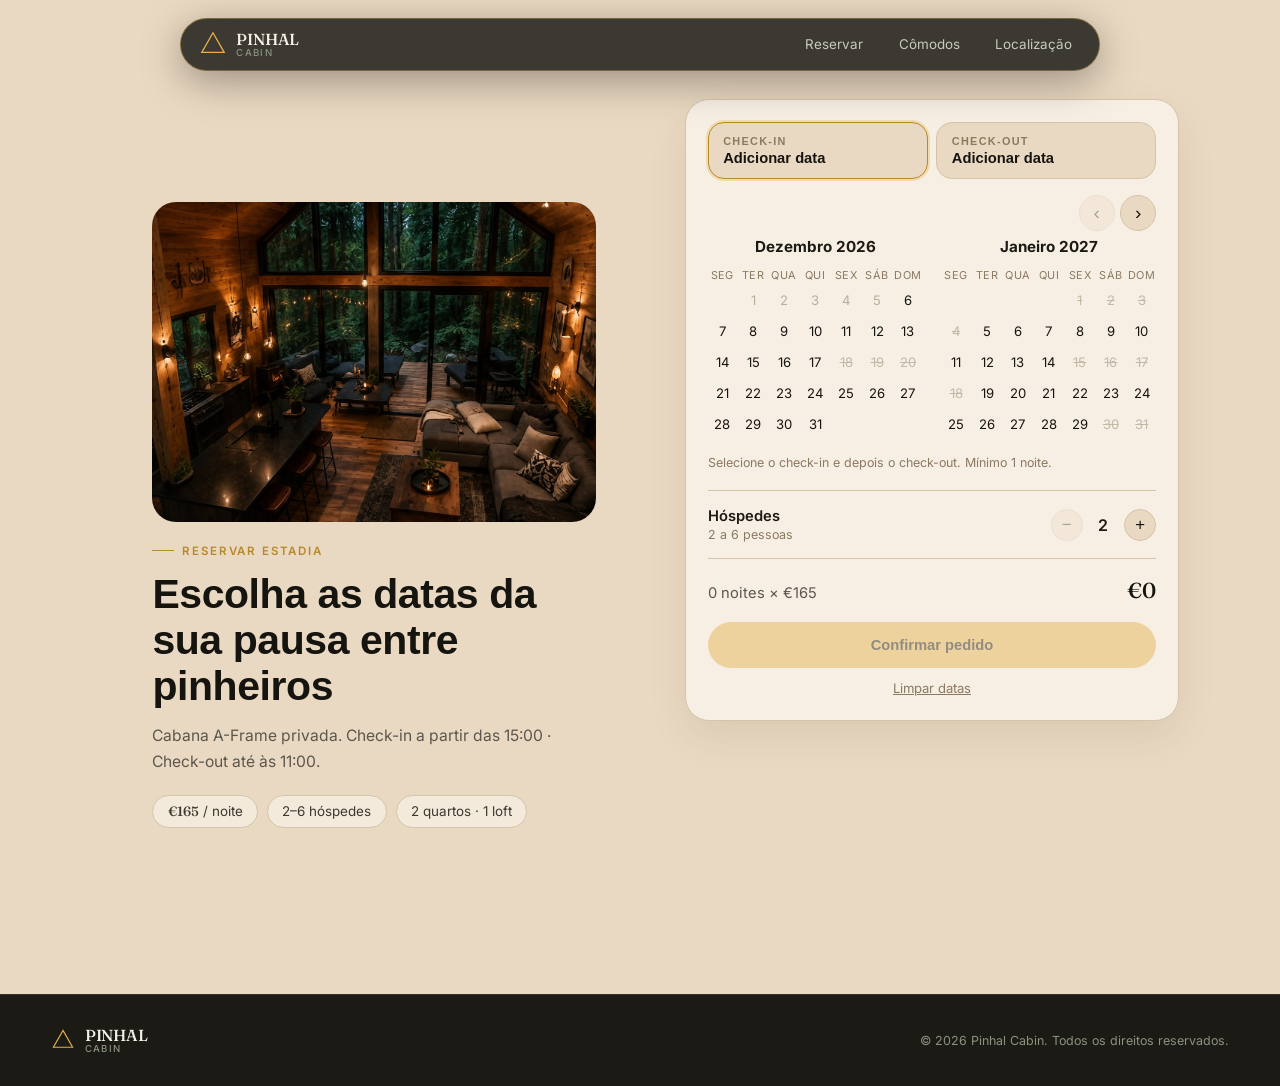
==== reservar.html @ 26daf6c1 "Publicar o site estático da Pinhal Cabin, sem os assets de trabalho que o GitHub não precisa. Co-aut" ====
<!DOCTYPE html>
<html lang="pt">
<head>
<meta charset="UTF-8">
<meta name="viewport" content="width=device-width, initial-scale=1.0">
<title>Reservar — Pinhal Cabin</title>
<link rel="preconnect" href="https://fonts.googleapis.com">
<link href="https://fonts.googleapis.com/css2?family=Fraunces:opsz,wght@9..144,400;9..144,500;9..144,600&family=Inter:wght@400;500;600&display=swap" rel="stylesheet">
<link rel="stylesheet" href="style.css?v=30">
</head>
<body class="book-body">

<header class="site-bar">
  <a class="brand" href="index.html">
    <svg width="28" height="28" viewBox="0 0 30 30" fill="none"><path d="M15 3 L27 24 H3 Z" stroke="#e3b04b" stroke-width="1.4"/></svg>
    <span>PINHAL<br><small>Cabin</small></span>
  </a>
  <nav>
    <a href="reservar.html" aria-current="page">Reservar</a>
    <a href="index.html#comodos">Cômodos</a>
    <a href="index.html#localizacao">Localização</a>
  </nav>
</header>

<main class="book-page">
  <section class="book-hero">
    <div class="book-photo">
      <img src="images/living_wide_hd.jpg" alt="Sala de estar da cabana">
    </div>
    <div class="book-intro">
      <div class="eyebrow">Reservar estadia</div>
      <h1>Escolha as datas da sua pausa entre pinheiros</h1>
      <p class="desc">Cabana A-Frame privada. Check-in a partir das 15:00 · Check-out até às 11:00.</p>
      <ul class="book-facts">
        <li><span>€165</span> / noite</li>
        <li>2–6 hóspedes</li>
        <li>2 quartos · 1 loft</li>
      </ul>
    </div>
  </section>

  <aside class="book-card" id="bookCard">
    <div id="bookFlow">
      <div class="book-dates-row">
        <button type="button" class="book-date-field is-active" data-field="in">
          <span>Check-in</span>
          <strong id="labelIn">Adicionar data</strong>
        </button>
        <button type="button" class="book-date-field" data-field="out">
          <span>Check-out</span>
          <strong id="labelOut">Adicionar data</strong>
        </button>
      </div>

      <div class="cal-nav">
        <button type="button" class="cal-arrow" id="calPrev" aria-label="Mês anterior">‹</button>
        <button type="button" class="cal-arrow" id="calNext" aria-label="Mês seguinte">›</button>
      </div>
      <div class="cal-months" id="calMonths"></div>
      <p class="cal-hint" id="calHint">Selecione o check-in e depois o check-out. Mínimo 1 noite.</p>

      <div class="guest-row">
        <div>
          <div class="guest-label">Hóspedes</div>
          <div class="guest-sub">2 a 6 pessoas</div>
        </div>
        <div class="guest-step">
          <button type="button" id="guestMinus" aria-label="Menos hóspedes">−</button>
          <span id="guestCount">2</span>
          <button type="button" id="guestPlus" aria-label="Mais hóspedes">+</button>
        </div>
      </div>

      <div class="book-summary" id="bookSummary" hidden>
        <div><span id="sumNights">0 noites</span> × €165</div>
        <strong id="sumTotal">€0</strong>
      </div>

      <button type="button" class="btn book-submit" id="bookSubmit" disabled>Confirmar pedido</button>
      <button type="button" class="book-clear" id="bookClear">Limpar datas</button>
    </div>

    <div class="book-success" id="bookSuccess" hidden>
      <div class="eyebrow">Pedido enviado</div>
      <h2>A sua estadia está pedida</h2>
      <p class="desc" id="successCopy"></p>
      <a href="index.html" class="btn">Voltar à cabana →</a>
      <button type="button" class="book-clear" id="bookAgain">Fazer outro pedido</button>
    </div>
  </aside>
</main>

<footer>
  <a class="brand" href="index.html">
    <svg width="24" height="24" viewBox="0 0 30 30" fill="none"><path d="M15 3 L27 24 H3 Z" stroke="#e3b04b" stroke-width="1.4"/></svg>
    <span>PINHAL<br><small>Cabin</small></span>
  </a>
  <span class="copy">© 2026 Pinhal Cabin. Todos os direitos reservados.</span>
</footer>

<script src="booking.js"></script>
</body>
</html>
---- style.css ----
:root{
  --bg-0:#0d0f0a;
  --bg-1:#141a10;
  --cream:#ead9c2;
  --ink-0:#f4f1e8;
  --ink-1:#c9cabb;
  --ink-2:#8b9280;
  --gold:#e3b04b;
  --gold-dim:#e3b04b33;
  --line:#ffffff1a;
  --radius:2px;
}
*{box-sizing:border-box;margin:0;padding:0;}
html{scroll-behavior:auto;}
body{
  background:var(--bg-0);color:var(--ink-0);
  font-family:'Inter',sans-serif;-webkit-font-smoothing:antialiased;overflow-x:hidden;
}
h1,h2{font-family:Helvetica,'Helvetica Neue',Arial,sans-serif;font-weight:600;letter-spacing:-0.01em;}
.brand{font-family:'Fraunces',serif;font-weight:500;letter-spacing:-0.01em;}
a{color:inherit;text-decoration:none;}
img{display:block;max-width:100%;}
.eyebrow{
  text-transform:uppercase;font-size:.72rem;letter-spacing:.16em;color:var(--gold);
  font-weight:600;display:flex;align-items:center;gap:.5rem;margin-bottom:.9rem;
}
.eyebrow::before{content:'';width:22px;height:1px;background:var(--gold);display:inline-block;}
.btn{
  display:inline-flex;align-items:center;gap:.5rem;background:var(--gold);color:#1a1608;
  font-weight:600;font-size:.92rem;padding:.9rem 1.6rem;border-radius:999px;
  border:1px solid var(--gold);transition:.25s ease;margin-top:1.4rem;
}
.btn:hover{background:transparent;color:var(--gold);}

/* LOADER */
#loader{
  position:fixed;inset:0;background:var(--bg-0);z-index:999;
  display:flex;align-items:center;justify-content:center;transition:opacity .6s ease;
}
#loader.hidden{opacity:0;pointer-events:none;}
.loader-inner{display:flex;flex-direction:column;align-items:center;gap:1rem;}
.loader-bar{width:220px;height:2px;background:var(--line);position:relative;}
.loader-fill{position:absolute;left:0;top:0;height:100%;width:0%;background:var(--gold);transition:width .1s linear;}
#loader span{font-size:.78rem;color:var(--ink-2);letter-spacing:.04em;}

/* HEADER */
.site-bar{
  position:fixed;top:1.1rem;left:50%;transform:translateX(-50%);
  z-index:60;width:calc(100% - 2.2rem);max-width:920px;
  display:flex;align-items:center;justify-content:space-between;gap:1.2rem;
  padding:.55rem .7rem .55rem 1.1rem;
  background:rgba(10,12,8,.78);
  border:1px solid rgba(227,176,75,.38);
  border-radius:999px;
  box-shadow:0 10px 40px rgba(0,0,0,.35);
}
.brand{display:flex;align-items:center;gap:.6rem;font-size:1rem;line-height:1.05;flex-shrink:0;}
.brand small{display:block;font-family:'Inter';font-weight:500;font-size:.6rem;letter-spacing:.14em;color:var(--ink-2);text-transform:uppercase;}
nav{display:flex;align-items:center;gap:.2rem;font-size:.84rem;color:var(--ink-1);}
nav a{
  padding:.55rem 1rem;border-radius:999px;transition:color .2s ease, background .2s ease;
}
nav a:hover{color:var(--gold);background:var(--gold-dim);}
@media(max-width:760px){
  .site-bar{padding:.45rem .45rem .45rem .9rem;width:calc(100% - 1.4rem);top:.8rem;}
  nav{gap:0;font-size:.75rem;}
  nav a{padding:.45rem .62rem;}
}

/* SCROLL VIDEO — full viewport, no section padding */
#scrollVideo{
  position:relative;
  height:380vh;
  padding:0;
  margin:0;
  width:100%;
}
.scrub-sticky{
  position:sticky;top:0;left:0;
  width:100vw;height:100vh;height:100dvh;
  margin-left:calc(50% - 50vw);
  overflow:hidden;background:#050604;
  contain:paint;
}
#heroStill,
#scrubVideo{
  position:absolute;top:0;left:0;
  width:100%;height:100%;
  display:block;max-width:none;
  object-fit:cover;
  object-position:center 42%;
  transform:scale(1.38);
  transform-origin:center center;
  pointer-events:none;
}
#heroStill{
  z-index:2;
  image-rendering:auto;
}
#scrubVideo{
  z-index:1;opacity:0;
}
.scrub-vignette{display:none;}
.scroll-hint{
  position:absolute;bottom:2.2rem;left:50%;transform:translateX(-50%);
  display:flex;flex-direction:column;align-items:center;gap:.6rem;
  font-size:.72rem;letter-spacing:.14em;text-transform:uppercase;color:var(--ink-1);
  transition:opacity .4s ease;z-index:5;
}
.hint-line{width:1px;height:34px;background:var(--line);position:relative;overflow:hidden;}
.hint-line i{position:absolute;top:-100%;left:0;width:100%;height:100%;background:var(--gold);animation:hintMove 1.6s ease-in-out infinite;}
@keyframes hintMove{ 0%{top:-100%;} 60%{top:100%;} 100%{top:100%;} }

.panel{
  position:absolute;top:50%;transform:translateY(-50%);max-width:460px;
  padding:0 clamp(1.2rem,4vw,3.5rem);opacity:0;pointer-events:none;z-index:4;
}
.panel.is-on{opacity:1;pointer-events:auto;}
.panel h1{font-size:clamp(2.2rem,4.6vw,3.6rem);line-height:1.05;margin-bottom:1rem;}
.panel h2{font-size:clamp(1.7rem,3.2vw,2.4rem);line-height:1.1;margin-bottom:1rem;}
.panel p{color:var(--ink-1);font-size:1rem;line-height:1.6;}
.panel-left{left:0;}
.panel-right{right:0;text-align:left;}
.panel-center{left:50%;transform:translate(-50%,-50%);text-align:center;max-width:520px;}
.panel-center .eyebrow{justify-content:center;}
.panel-center .eyebrow::before{display:none;}
.price-tag{font-size:.92rem;color:var(--ink-1);margin-top:.6rem;}
.price-tag b{font-family:'Fraunces';font-size:1.3rem;font-weight:500;color:var(--ink-0);}

.section-forest,
.section-light,
footer{
  content-visibility:auto;
  contain-intrinsic-size:auto 700px;
}
section:not(#scrollVideo){padding:clamp(4rem,8vw,7rem) clamp(1.2rem,4vw,3.5rem);}
.section-forest{background:var(--cream);}
.section-light{
  background:var(--cream);
  color:#1c1a14;
}
.section-light .eyebrow{color:#b8892a;}
.section-light .eyebrow::before{background:#b8892a;}
.section-light h2{color:#16140f;}
.section-light p,
.section-light .desc,
.section-light .rooms-head p{color:#5c574c;}
.section-light .loc-map{border-color:#d4c4a8;background:var(--cream);}
.section-light .loc-map img{filter:none;}
.section-light .loc-map:hover img,
.section-light .loc-map:focus-visible img{filter:brightness(.82);}

.stay{
  position:relative;border-radius:28px;overflow:hidden;
  display:grid;grid-template-columns:1.15fr 1fr;min-height:520px;
  align-items:stretch;
}
.stay::after{
  content:'';position:absolute;inset:0;pointer-events:none;z-index:1;
  background:linear-gradient(to right, rgba(8,9,6,.45) 0%, transparent 48%, rgba(8,9,6,.25) 100%);
}
.stay-bg{
  position:absolute;inset:0;width:100%;height:100%;object-fit:cover;object-position:center 42%;
  max-width:none;image-rendering:auto;
}
.stay-text{position:relative;z-index:2;align-self:end;padding:2.4rem;max-width:28rem;}
.stay-text h2{font-size:clamp(1.7rem,2.6vw,2.3rem);}
.stay-panel{
  position:relative;z-index:2;margin:1.15rem;
  background:rgba(12,14,10,.62);padding:2.2rem;
  display:flex;flex-direction:column;justify-content:space-between;
  border:1px solid rgba(255,255,255,.14);border-radius:22px;
}
.stay-price{font-family:'Fraunces';font-size:1.7rem;font-weight:500;}
.stay-price span{font-family:'Inter';font-size:.85rem;color:var(--ink-2);font-weight:400;}
.stay-list{margin:1.6rem 0;display:flex;flex-direction:column;gap:.9rem;list-style:none;}
.stay-list li{display:flex;align-items:center;gap:.7rem;font-size:.9rem;color:var(--ink-1);}

.rooms-head{display:flex;justify-content:space-between;align-items:flex-end;margin-bottom:2.6rem;flex-wrap:wrap;gap:1.2rem;}
.rooms-head h2{font-size:clamp(2rem,3.4vw,2.8rem);}
.rooms-head p{color:var(--ink-1);max-width:380px;font-size:.94rem;line-height:1.6;}
.rooms-grid{display:grid;grid-template-columns:repeat(4,1fr);grid-auto-rows:190px;gap:.7rem;}
.room-card{position:relative;overflow:hidden;border-radius:18px;min-height:0;height:100%;}
.room-card img{
  position:absolute;inset:0;width:100%;height:100%;max-width:none;
  object-fit:cover;transition:transform .5s ease;
}
.room-card:hover img{transform:scale(1.06);}
.room-card::after{content:'';position:absolute;inset:0;background:linear-gradient(to top, rgba(8,9,6,.72) 0%, transparent 55%);}
.room-label{position:absolute;bottom:.8rem;left:.9rem;z-index:2;font-size:.82rem;font-weight:600;}
.room-tall{grid-row:span 2;}
.room-wide{grid-column:span 2;}

.loc-grid{display:grid;grid-template-columns:.9fr 1.1fr;gap:clamp(2rem,5vw,4rem);align-items:start;}
.loc-copy{padding-top:0;}
.loc-copy .eyebrow{margin-top:.15rem;margin-bottom:.75rem;}
.loc-grid h2{font-size:clamp(2rem,3.2vw,2.6rem);margin-bottom:.8rem;}
.desc{color:var(--ink-1);line-height:1.7;font-size:.98rem;}
.loc-map{
  position:relative;margin:0;border-radius:20px;overflow:hidden;
  border:1px solid var(--line);cursor:pointer;outline:none;
}
.loc-map:focus-visible{box-shadow:0 0 0 2px #e3b04b;}
.loc-map img{width:100%;height:auto;display:block;filter:saturate(.9) brightness(.92);transition:filter .5s ease;}
.loc-route{position:absolute;inset:0;width:100%;height:100%;pointer-events:none;}
.route-line{
  stroke:#e3b04b;stroke-width:11;stroke-linecap:round;stroke-linejoin:round;
  stroke-dasharray:1;stroke-dashoffset:1;
  filter:url(#routeGlow);
  transition:stroke-dashoffset 2.4s cubic-bezier(.45,.05,.2,1);
}
.route-tracer{
  opacity:0;offset-rotate:0deg;
  offset-path:path("M1329 1008 C1312 987 1294 960 1279 944 C1264 928 1259 921 1238 912 C1217 903 1197 893 1154 888 C1111 883 1029 885 980 884 C931 883 887 886 858 880 C829 874 824 861 806 848 C788 835 765 815 751 800 C737 785 728 771 721 760 C714 749 735 745 706 736 C677 727 590 716 548 704 C506 692 487 677 456 664");
  offset-distance:0%;
  transition:offset-distance 2.4s cubic-bezier(.45,.05,.2,1), opacity .25s ease;
}
.route-start{opacity:0;transition:opacity .25s ease;}
.route-pin{opacity:0;transform-origin:456px 664px;transition:opacity .45s ease 1.9s;}
.loc-map:hover img,
.loc-map:focus-visible img{filter:saturate(.8) brightness(.68);}
.loc-map:hover .route-line,
.loc-map:focus-visible .route-line{stroke-dashoffset:0;}
.loc-map:hover .route-tracer,
.loc-map:focus-visible .route-tracer{opacity:1;offset-distance:100%;}
.loc-map:hover .route-start,
.loc-map:focus-visible .route-start{opacity:1;}
.loc-map:hover .route-pin,
.loc-map:focus-visible .route-pin{opacity:1;}
@media (prefers-reduced-motion:reduce){
  .route-line,.route-tracer,.route-pin,.route-start{transition:none;}
  .loc-map:hover .route-line{stroke-dashoffset:0;}
  .loc-map:hover .route-tracer{opacity:1;offset-distance:100%;}
}

footer{
  background:var(--bg-1);border-top:1px solid var(--line);padding:2rem clamp(1.2rem,4vw,3.5rem);
  display:flex;align-items:center;justify-content:space-between;flex-wrap:wrap;gap:1rem;
}
.copy{font-size:.78rem;color:var(--ink-2);}

@media(max-width:900px){
  .panel{max-width:88%;}
  .panel-right{right:0;}
  .stay{grid-template-columns:1fr;}
  .stay-panel{margin:0 1.15rem 1.15rem;}
  .rooms-grid{grid-template-columns:repeat(2,1fr);grid-auto-rows:160px;}
  .loc-grid{grid-template-columns:1fr;}
}

/* BOOKING PAGE */
.book-body{background:var(--cream);color:#1c1a14;}
.book-body .site-bar{color:var(--ink-0);}
.book-body .eyebrow{color:#b8892a;}
.book-body .eyebrow::before{background:#b8892a;}
.book-body h1,.book-body h2{color:#16140f;}
.book-body .desc{color:#5c574c;}
.book-body .btn:hover{color:#b8892a;border-color:#b8892a;background:transparent;}
.book-body footer{background:#1c1a14;color:var(--ink-0);}
.book-page{
  display:grid;grid-template-columns:1.05fr .95fr;gap:clamp(1.4rem,3vw,2.4rem);
  align-items:start;max-width:1180px;margin:0 auto;
  padding:6.2rem clamp(1.2rem,4vw,3.5rem) 4rem;
}
.book-hero{display:flex;flex-direction:column;gap:1.4rem;}
.book-photo{border-radius:24px;overflow:hidden;min-height:320px;background:#1c1a14;}
.book-photo img{width:100%;height:100%;min-height:320px;object-fit:cover;max-width:none;}
.book-intro h1{font-size:clamp(1.8rem,3.2vw,2.6rem);line-height:1.12;margin-bottom:.8rem;}
.book-facts{
  display:flex;flex-wrap:wrap;gap:.55rem;list-style:none;margin-top:1.2rem;
}
.book-facts li{
  padding:.45rem .9rem;border-radius:999px;background:#f4eadc;
  border:1px solid #d4c4a8;font-size:.84rem;color:#3d392f;
}
.book-facts span{font-family:'Fraunces',serif;font-weight:500;}
.book-card{
  background:#f7efe4;border:1px solid #d4c4a8;border-radius:24px;padding:1.35rem 1.35rem 1.5rem;
  box-shadow:0 16px 40px rgba(40,30,16,.08);
}
.book-dates-row{display:grid;grid-template-columns:1fr 1fr;gap:.55rem;margin-bottom:1rem;}
.book-date-field{
  text-align:left;background:#ead9c2;border:1px solid #d4c4a8;border-radius:16px;
  padding:.75rem .9rem;cursor:pointer;color:#16140f;
}
.book-date-field span{
  display:block;font-size:.68rem;letter-spacing:.12em;text-transform:uppercase;
  color:#8a7a62;font-weight:600;margin-bottom:.2rem;
}
.book-date-field strong{font-size:.92rem;font-weight:600;}
.book-date-field.is-active{border-color:#b8892a;box-shadow:0 0 0 2px #e3b04b55;}
.cal-nav{
  display:flex;justify-content:flex-end;gap:.35rem;margin-bottom:.4rem;
}
.cal-arrow{
  width:36px;height:36px;border-radius:999px;border:1px solid #d4c4a8;
  background:#ead9c2;color:#16140f;font-size:1.2rem;cursor:pointer;line-height:1;
}
.cal-arrow:hover{border-color:#b8892a;color:#b8892a;}
.cal-arrow:disabled{opacity:.35;cursor:default;}
.cal-months{display:grid;grid-template-columns:1fr 1fr;gap:1.2rem;}
.cal-month h3{font-size:.95rem;margin-bottom:.7rem;text-align:center;}
.cal-week{
  display:grid;grid-template-columns:repeat(7,1fr);gap:2px;
  font-size:.68rem;color:#8a7a62;text-transform:uppercase;letter-spacing:.04em;
  text-align:center;margin-bottom:.25rem;
}
.cal-grid{display:grid;grid-template-columns:repeat(7,1fr);gap:2px;}
.cal-day{
  aspect-ratio:1;border:0;background:transparent;border-radius:999px;
  font-size:.82rem;color:#16140f;cursor:pointer;font-family:inherit;
}
.cal-day:hover:not(:disabled):not(.is-blocked){background:#e3b04b33;}
.cal-day.is-muted,.cal-day:disabled{color:#b9ae9c;cursor:default;}
.cal-day.is-blocked{color:#c4b8a6;text-decoration:line-through;cursor:not-allowed;}
.cal-day.is-in,.cal-day.is-out{background:var(--gold);color:#1a1608;font-weight:600;}
.cal-day.is-range{background:#e3b04b44;border-radius:0;}
.cal-day.is-in{border-radius:999px 0 0 999px;}
.cal-day.is-out{border-radius:0 999px 999px 0;}
.cal-day.is-in.is-out{border-radius:999px;}
.cal-hint{font-size:.78rem;color:#8a7a62;margin:1rem 0 1.1rem;line-height:1.45;}
.guest-row{
  display:flex;align-items:center;justify-content:space-between;
  padding:1rem 0;border-top:1px solid #d4c4a8;border-bottom:1px solid #d4c4a8;
}
.guest-label{font-weight:600;font-size:.92rem;}
.guest-sub{font-size:.78rem;color:#8a7a62;margin-top:.15rem;}
.guest-step{display:flex;align-items:center;gap:.7rem;}
.guest-step button{
  width:32px;height:32px;border-radius:999px;border:1px solid #d4c4a8;
  background:#ead9c2;cursor:pointer;font-size:1.05rem;color:#16140f;
}
.guest-step button:disabled{opacity:.35;cursor:default;}
.guest-step span{min-width:1.2rem;text-align:center;font-weight:600;}
.book-summary{
  display:flex;justify-content:space-between;align-items:baseline;
  margin-top:1.1rem;font-size:.92rem;color:#5c574c;
}
.book-summary strong{font-family:'Fraunces',serif;font-size:1.35rem;color:#16140f;font-weight:500;}
.book-submit{width:100%;justify-content:center;margin-top:1.1rem;}
.book-submit:disabled{opacity:.45;cursor:not-allowed;pointer-events:none;}
.book-clear{
  display:block;width:100%;margin-top:.7rem;background:none;border:0;
  color:#8a7a62;font-size:.82rem;cursor:pointer;text-decoration:underline;font-family:inherit;
}
.book-success h2{font-size:1.6rem;margin-bottom:.7rem;}
.book-success .btn{width:100%;justify-content:center;}

@media(max-width:900px){
  .book-page{grid-template-columns:1fr;padding-top:5.5rem;}
  .cal-months{grid-template-columns:1fr;}
  .cal-month:last-child{display:none;}
  .book-photo,.book-photo img{min-height:240px;}
}
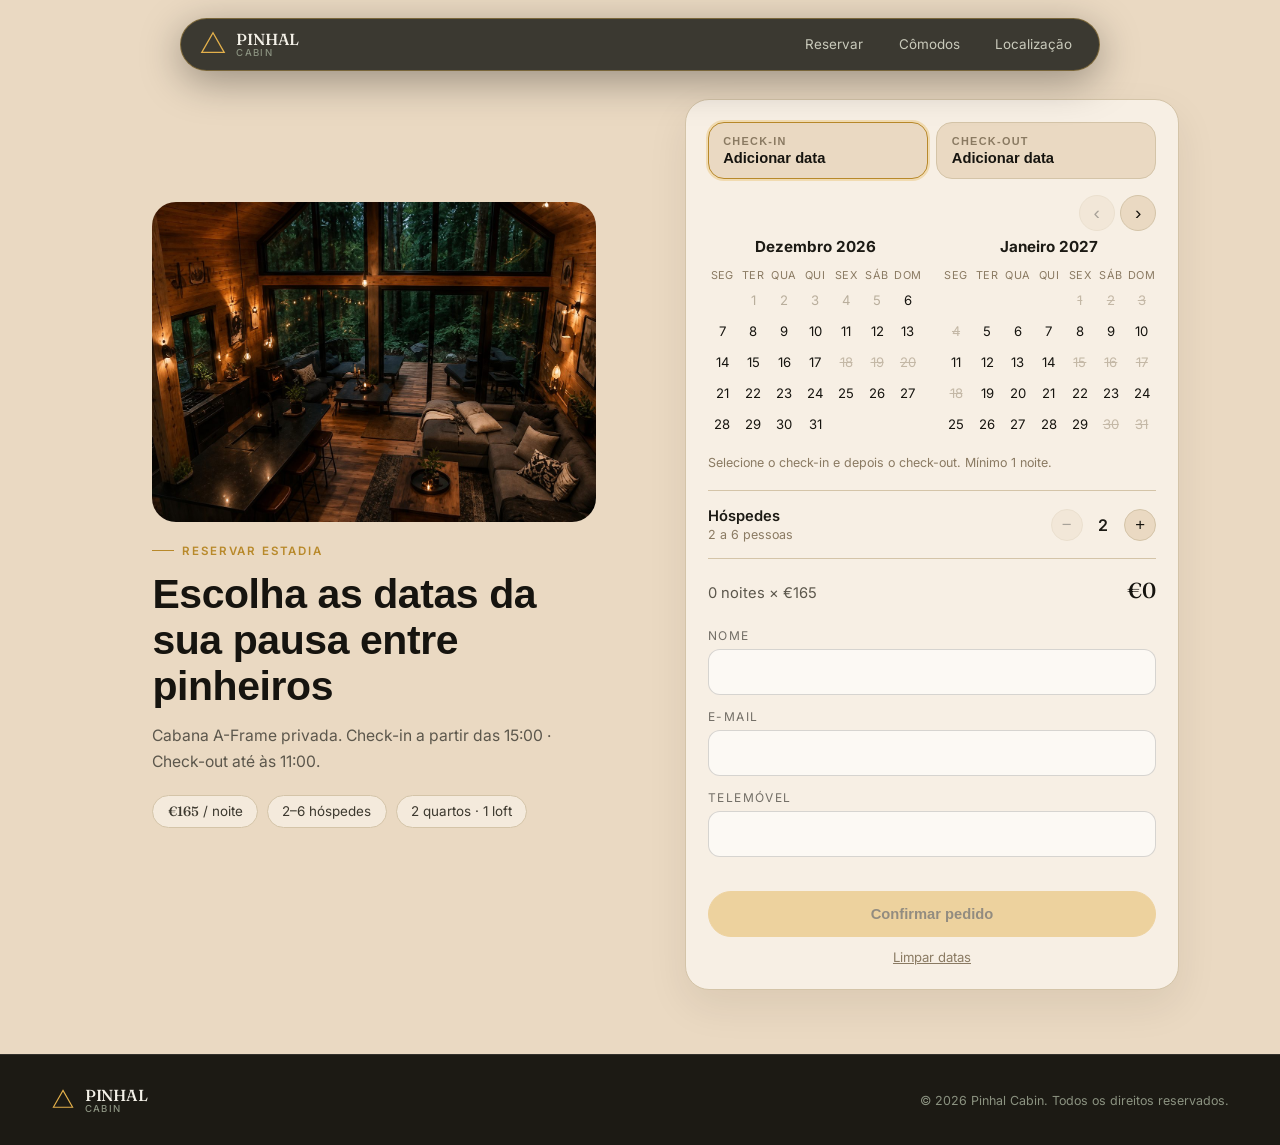
==== commit 6d1056de: "INC0001042: recolhe contactos, valida campos e envia pedido por WhatsApp; corrige plural de hóspedes" ====
--- a/reservar.html
+++ b/reservar.html
@@ -76,6 +76,18 @@
         <strong id="sumTotal">€0</strong>
       </div>
 
+      <div class="book-contact">
+        <label for="bookName">Nome</label>
+        <input id="bookName" type="text" autocomplete="name">
+
+        <label for="bookEmail">E-mail</label>
+        <input id="bookEmail" type="email" autocomplete="email">
+
+        <label for="bookPhone">Telemóvel</label>
+        <input id="bookPhone" type="tel" autocomplete="tel">
+
+      <p id="bookError" role="alert" hidden></p>
+    </div>
       <button type="button" class="btn book-submit" id="bookSubmit" disabled>Confirmar pedido</button>
       <button type="button" class="book-clear" id="bookClear">Limpar datas</button>
     </div>
--- a/style.css
+++ b/style.css
@@ -353,3 +353,35 @@
   .book-photo,.book-photo img{min-height:240px;}
 }
 
+/* Campos de contacto da reserva (INC0001042) */
+.book-contact {
+  display: grid;
+  gap: 6px;
+  margin: 16px 0;
+  width: 100%;
+}
+.book-contact label {
+  font-size: 12px;
+  letter-spacing: 0.12em;
+  text-transform: uppercase;
+  opacity: 0.6;
+  margin-top: 8px;
+}
+.book-contact input {
+  width: 100%;
+  padding: 12px 14px;
+  border: 1px solid rgba(0, 0, 0, 0.15);
+  border-radius: 12px;
+  background: rgba(255, 255, 255, 0.6);
+  font: inherit;
+  box-sizing: border-box;
+}
+.book-contact input:focus {
+  outline: none;
+  border-color: #c9a45c;
+}
+#bookError {
+  color: #b3261e;
+  font-size: 14px;
+  margin: 4px 0 0;
+}
